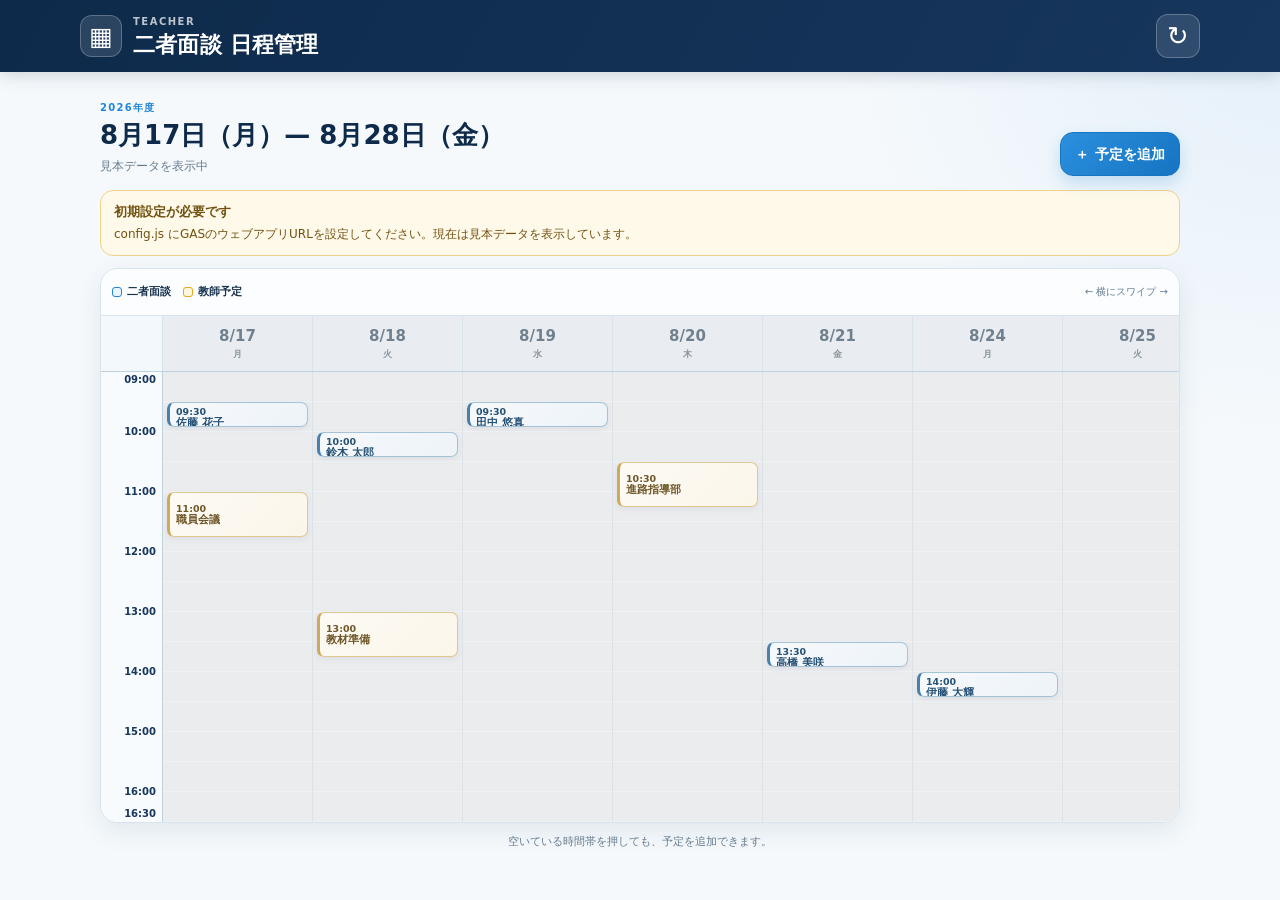
==== admin-teacher-R8/index.html @ 9f1d2cae "Add files via upload" ====
<!doctype html>
<html lang="ja">
<head>
  <meta charset="utf-8">
  <meta name="viewport" content="width=device-width, initial-scale=1, viewport-fit=cover">
  <meta name="theme-color" content="#17365d">
  <meta name="description" content="二者面談の日程を管理する教師用ページ">
  <title>二者面談 日程管理｜教師用</title>
  <link rel="stylesheet" href="styles.css">
</head>
<body data-page="teacher">
  <header class="app-header">
    <div class="brand">
      <span class="brand-icon" aria-hidden="true">▦</span>
      <div>
        <p class="eyebrow">TEACHER</p>
        <h1>二者面談 日程管理</h1>
      </div>
    </div>
    <button class="icon-button" id="refreshButton" type="button" aria-label="予定を更新" title="予定を更新">
      <span aria-hidden="true">↻</span>
    </button>
  </header>

  <main class="page-shell">
    <section class="intro-row" aria-labelledby="rangeTitle">
      <div>
        <p class="section-kicker">2026年度</p>
        <h2 id="rangeTitle">8月17日（月）— 8月28日（金）</h2>
        <p class="updated-text" id="updatedText">予定を読み込んでいます…</p>
      </div>
      <button class="primary-button compact" id="addButton" type="button">
        <span aria-hidden="true">＋</span>予定を追加
      </button>
    </section>

    <div class="setup-alert" id="setupAlert" hidden>
      <strong>初期設定が必要です</strong>
      <span>config.js にGASのウェブアプリURLを設定してください。現在は見本データを表示しています。</span>
    </div>

    <section class="calendar-card" aria-label="二者面談カレンダー">
      <div class="calendar-toolbar">
        <div class="legend" aria-label="予定の色分け">
          <span><i class="legend-dot interview"></i>二者面談</span>
          <span><i class="legend-dot teacher"></i>教師予定</span>
        </div>
        <p class="swipe-hint"><span aria-hidden="true">←</span> 横にスワイプ <span aria-hidden="true">→</span></p>
      </div>
      <div class="calendar-scroll" id="calendarScroll" tabindex="0" aria-label="横にスクロールできます">
        <div class="calendar-stage" id="calendarStage"></div>
      </div>
    </section>

    <p class="tap-help">空いている時間帯を押しても、予定を追加できます。</p>
  </main>

  <dialog class="event-dialog" id="eventDialog">
    <form method="dialog" id="eventForm" novalidate>
      <div class="dialog-header">
        <div>
          <p class="section-kicker">SCHEDULE</p>
          <h2 id="dialogTitle">予定を追加</h2>
        </div>
        <button class="close-button" type="button" id="closeDialog" aria-label="閉じる">×</button>
      </div>

      <input type="hidden" id="eventId">
      <fieldset class="type-switch">
        <legend>予定の種類</legend>
        <label><input type="radio" name="eventType" value="interview" checked><span>二者面談</span></label>
        <label><input type="radio" name="eventType" value="teacher"><span>教師予定</span></label>
      </fieldset>

      <div class="form-grid two-columns">
        <label class="field">日付
          <select id="eventDate" required></select>
        </label>
        <div class="time-fields">
          <label class="field">開始
            <select id="startTime" required></select>
          </label>
          <label class="field">終了
            <select id="endTime" required></select>
          </label>
        </div>
      </div>

      <label class="field" id="studentNameField">生徒名
        <input id="studentName" type="text" maxlength="40" autocomplete="off" placeholder="例：佐藤 花子">
      </label>
      <label class="field" id="teacherTitleField" hidden>予定名
        <input id="teacherTitle" type="text" maxlength="60" autocomplete="off" placeholder="例：職員会議、教材準備">
      </label>

      <p class="form-error" id="formError" role="alert"></p>
      <div class="dialog-actions">
        <button class="danger-button" id="deleteButton" type="button" hidden>削除</button>
        <span class="action-spacer"></span>
        <button class="secondary-button" id="cancelButton" type="button">キャンセル</button>
        <button class="primary-button" id="saveButton" type="submit">保存する</button>
      </div>
    </form>
  </dialog>

  <dialog class="password-dialog" id="passwordDialog">
    <form method="dialog" id="passwordForm">
      <p class="section-kicker">SECURITY</p>
      <h2>管理パスワード</h2>
      <p>予定を変更するための管理パスワードを入力してください。</p>
      <label class="field">パスワード
        <input id="teacherPassword" type="password" autocomplete="current-password" required>
      </label>
      <p class="form-error" id="passwordError" role="alert"></p>
      <div class="dialog-actions">
        <button class="secondary-button" id="passwordCancel" type="button">キャンセル</button>
        <button class="primary-button" type="submit">確認</button>
      </div>
    </form>
  </dialog>

  <div class="toast" id="toast" role="status" aria-live="polite"></div>
  <script src="config.js"></script>
  <script src="app.js"></script>
</body>
</html>
---- admin-teacher-R8/styles.css ----
:root {
  --navy: #17365d;
  --navy-deep: #0d2a4a;
  --blue: #2386d8;
  --blue-soft: #eaf4fb;
  --blue-line: #8fc6ee;
  --amber: #e9a719;
  --amber-soft: #fff6df;
  --amber-line: #f2c768;
  --ink: #17324d;
  --muted: #667b8f;
  --line: #d8e3ec;
  --surface: #ffffff;
  --canvas: #f5f9fc;
  --past: #eef1f4;
  --danger: #c43c43;
  --minute-px: 1px;
  --calendar-minutes: 450;
  --time-width: 48px;
  --day-width: calc((100vw - 72px) / 5);
  --header-height: 56px;
  --shadow: 0 8px 26px rgba(23, 54, 93, 0.09);
}

* {
  box-sizing: border-box;
}

html {
  color-scheme: light;
  background: var(--canvas);
  -webkit-text-size-adjust: 100%;
}

body {
  min-width: 320px;
  margin: 0;
  color: var(--ink);
  background:
    radial-gradient(circle at 100% 0%, rgba(35, 134, 216, 0.08), transparent 28rem),
    var(--canvas);
  font-family: "Noto Sans JP", "Hiragino Sans", "Yu Gothic UI", "Yu Gothic", system-ui, sans-serif;
  font-size: 15px;
  line-height: 1.6;
}

button,
input,
select,
textarea {
  font: inherit;
}

button,
a {
  -webkit-tap-highlight-color: transparent;
}

button {
  color: inherit;
}

a {
  color: inherit;
}

[hidden] {
  display: none !important;
}

.app-header {
  position: sticky;
  z-index: 30;
  top: 0;
  display: flex;
  min-height: 72px;
  align-items: center;
  justify-content: space-between;
  gap: 12px;
  padding: max(10px, env(safe-area-inset-top)) 14px 10px;
  color: #fff;
  background: linear-gradient(120deg, var(--navy-deep), var(--navy));
  box-shadow: 0 3px 16px rgba(13, 42, 74, 0.18);
}

.app-header.simple {
  position: static;
}

.brand {
  display: flex;
  min-width: 0;
  align-items: center;
  gap: 11px;
}

.brand-icon {
  display: grid;
  width: 42px;
  height: 42px;
  flex: 0 0 42px;
  place-items: center;
  border: 1px solid rgba(255, 255, 255, 0.24);
  border-radius: 12px;
  background: rgba(255, 255, 255, 0.12);
  font-size: 25px;
  font-weight: 800;
  line-height: 1;
}

.eyebrow {
  margin: 0 0 1px;
  color: rgba(255, 255, 255, 0.72);
  font-size: 10px;
  font-weight: 800;
  letter-spacing: 0.15em;
}

.brand h1 {
  overflow: hidden;
  margin: 0;
  font-size: clamp(17px, 5vw, 22px);
  line-height: 1.25;
  letter-spacing: 0.01em;
  text-overflow: ellipsis;
  white-space: nowrap;
}

.icon-button,
.close-button {
  display: grid;
  min-width: 44px;
  height: 44px;
  cursor: pointer;
  place-items: center;
  border: 1px solid rgba(255, 255, 255, 0.25);
  border-radius: 12px;
  color: #fff;
  background: rgba(255, 255, 255, 0.11);
  font-size: 26px;
  line-height: 1;
  transition: transform 0.15s ease, background 0.15s ease;
}

.icon-button:active,
.close-button:active,
.primary-button:active,
.secondary-button:active,
.danger-button:active {
  transform: scale(0.98);
}

.icon-button.is-loading span {
  animation: spin 0.8s linear infinite;
}

.page-shell,
.form-page-shell {
  width: min(100%, 1120px);
  margin: 0 auto;
  padding: 20px 12px calc(34px + env(safe-area-inset-bottom));
}

.intro-row {
  display: flex;
  align-items: flex-end;
  justify-content: space-between;
  gap: 16px;
  margin-bottom: 14px;
}

.section-kicker {
  margin: 0 0 2px;
  color: var(--blue);
  font-size: 10px;
  font-weight: 900;
  letter-spacing: 0.13em;
}

.intro-row h2,
.form-card h2,
.success-card h2,
.request-cta h2,
.dialog-header h2,
.password-dialog h2 {
  margin: 0;
  color: var(--navy-deep);
  font-size: clamp(18px, 4.8vw, 26px);
  line-height: 1.35;
}

.updated-text {
  margin: 4px 0 0;
  color: var(--muted);
  font-size: 12px;
}

.primary-button,
.secondary-button,
.danger-button {
  display: inline-flex;
  min-height: 48px;
  align-items: center;
  justify-content: center;
  gap: 6px;
  cursor: pointer;
  border-radius: 13px;
  padding: 0 18px;
  font-weight: 800;
  line-height: 1.2;
  text-align: center;
  text-decoration: none;
  transition: transform 0.15s ease, box-shadow 0.15s ease, opacity 0.15s ease;
}

.primary-button {
  border: 1px solid #1674c1;
  color: #fff;
  background: linear-gradient(135deg, #2b90de, #1674c1);
  box-shadow: 0 7px 16px rgba(35, 134, 216, 0.22);
}

.primary-button.compact {
  min-height: 44px;
  flex: 0 0 auto;
  padding-inline: 14px;
  font-size: 14px;
}

.secondary-button {
  border: 1px solid var(--line);
  color: var(--navy);
  background: #fff;
}

.danger-button {
  border: 1px solid #efb5b8;
  color: var(--danger);
  background: #fff5f5;
}

button:disabled {
  cursor: wait;
  opacity: 0.62;
}

.setup-alert {
  display: grid;
  gap: 2px;
  margin: 0 0 12px;
  border: 1px solid #efd18c;
  border-radius: 13px;
  padding: 11px 13px;
  color: #715111;
  background: #fff9e9;
  font-size: 12px;
}

.setup-alert strong {
  font-size: 13px;
}

.calendar-card {
  overflow: hidden;
  border: 1px solid var(--line);
  border-radius: 18px;
  background: var(--surface);
  box-shadow: var(--shadow);
}

.calendar-toolbar {
  display: flex;
  min-height: 47px;
  align-items: center;
  justify-content: space-between;
  gap: 10px;
  border-bottom: 1px solid var(--line);
  padding: 8px 11px;
  background: #fbfdff;
}

.legend {
  display: flex;
  flex-wrap: wrap;
  gap: 8px 12px;
  font-size: 11px;
  font-weight: 700;
}

.legend span {
  display: inline-flex;
  align-items: center;
  gap: 5px;
}

.legend-dot {
  display: inline-block;
  width: 10px;
  height: 10px;
  border-radius: 3px;
}

.legend-dot.interview {
  border: 1px solid var(--blue);
  background: var(--blue-soft);
}

.legend-dot.teacher {
  border: 1px solid var(--amber);
  background: var(--amber-soft);
}

.swipe-hint {
  margin: 0;
  color: var(--muted);
  font-size: 10px;
  white-space: nowrap;
}

.calendar-scroll {
  overflow: auto;
  max-height: min(63vh, 670px);
  overscroll-behavior: contain;
  scroll-behavior: smooth;
  scrollbar-color: #aac3d7 transparent;
  scrollbar-width: thin;
}

.calendar-scroll:focus-visible {
  outline: 3px solid rgba(35, 134, 216, 0.35);
  outline-offset: -3px;
}

.calendar-stage {
  position: relative;
  width: calc(var(--time-width) + (var(--day-width) * 10));
  min-width: 100%;
  height: calc(var(--header-height) + (var(--calendar-minutes) * var(--minute-px)));
  background: #fff;
}

.date-header {
  position: sticky;
  z-index: 12;
  top: 0;
  display: grid;
  height: var(--header-height);
  grid-template-columns: var(--time-width) repeat(10, var(--day-width));
  border-bottom: 1px solid #bfd1df;
  background: rgba(246, 251, 255, 0.97);
  backdrop-filter: blur(8px);
}

.date-header-spacer {
  position: sticky;
  z-index: 14;
  left: 0;
  border-right: 1px solid var(--line);
  background: #f2f8fc;
}

.date-cell {
  display: grid;
  align-content: center;
  justify-items: center;
  border-right: 1px solid var(--line);
  padding: 3px 1px;
  color: var(--navy);
  line-height: 1.15;
  text-align: center;
}

.date-cell .month-day {
  font-size: clamp(11px, 3.1vw, 15px);
  font-weight: 900;
}

.date-cell .weekday {
  margin-top: 3px;
  color: var(--muted);
  font-size: 9px;
  font-weight: 700;
}

.date-cell.past {
  color: #71808e;
  background: #e9edf1;
}

.date-cell.past .weekday {
  color: #87939e;
}

.date-cell.today {
  color: #fff;
  background: var(--blue);
}

.date-cell.today .weekday {
  color: rgba(255, 255, 255, 0.8);
}

.time-axis {
  position: sticky;
  z-index: 10;
  left: 0;
  width: var(--time-width);
  height: calc(var(--calendar-minutes) * var(--minute-px));
  border-right: 1px solid #bfd1df;
  background: #f8fbfd;
}

.time-label {
  position: absolute;
  right: 6px;
  translate: 0 -50%;
  color: var(--navy);
  font-size: 10px;
  font-weight: 800;
  font-variant-numeric: tabular-nums;
}

.time-label.first {
  translate: 0 0;
}

.time-label.last {
  translate: 0 -100%;
}

.days-layer {
  position: absolute;
  top: var(--header-height);
  left: var(--time-width);
  display: grid;
  width: calc(var(--day-width) * 10);
  height: calc(var(--calendar-minutes) * var(--minute-px));
  grid-template-columns: repeat(10, var(--day-width));
}

.day-column {
  position: relative;
  min-width: 0;
  cursor: crosshair;
  border-right: 1px solid var(--line);
  background:
    repeating-linear-gradient(
      to bottom,
      transparent 0,
      transparent calc(30 * var(--minute-px) - 1px),
      #edf3f7 calc(30 * var(--minute-px) - 1px),
      #edf3f7 calc(30 * var(--minute-px))
    ),
    repeating-linear-gradient(
      to bottom,
      transparent 0,
      transparent calc(60 * var(--minute-px) - 1px),
      #cad8e3 calc(60 * var(--minute-px) - 1px),
      #cad8e3 calc(60 * var(--minute-px))
    );
}

body[data-page="student"] .day-column {
  cursor: default;
}

.day-column.past {
  background-color: rgba(226, 231, 235, 0.76);
  filter: saturate(0.55);
}

.event-card {
  position: absolute;
  z-index: 2;
  right: 2px;
  left: 2px;
  overflow: hidden;
  min-height: 18px;
  cursor: pointer;
  border: 1px solid;
  border-left-width: 3px;
  border-radius: 5px;
  padding: 2px 3px;
  font-size: clamp(7px, 2.15vw, 11px);
  line-height: 1.17;
  text-align: left;
  box-shadow: 0 2px 6px rgba(23, 54, 93, 0.08);
  animation: card-in 0.16s ease-out both;
}

body[data-page="student"] .event-card {
  cursor: default;
}

.event-card.interview {
  border-color: var(--blue-line);
  border-left-color: var(--blue);
  color: #075697;
  background: linear-gradient(135deg, #f3faff, var(--blue-soft));
}

.event-card.teacher {
  border-color: var(--amber-line);
  border-left-color: var(--amber);
  color: #815500;
  background: linear-gradient(135deg, #fffaf0, var(--amber-soft));
}

.event-time {
  display: block;
  font-size: 0.86em;
  font-weight: 800;
  font-variant-numeric: tabular-nums;
  white-space: nowrap;
}

.event-title {
  display: -webkit-box;
  overflow: hidden;
  font-weight: 800;
  -webkit-box-orient: vertical;
  -webkit-line-clamp: 2;
}

.tap-help {
  margin: 10px 2px 0;
  color: var(--muted);
  font-size: 11px;
  text-align: center;
}

.request-cta {
  display: grid;
  gap: 15px;
  margin-top: 18px;
  border: 1px solid #c7ddec;
  border-radius: 18px;
  padding: 20px;
  background: linear-gradient(135deg, #fff, #edf7fd);
  box-shadow: var(--shadow);
}

.request-cta p:not(.section-kicker) {
  margin: 5px 0 0;
  color: var(--muted);
  font-size: 13px;
}

.request-cta .primary-button {
  width: 100%;
}

.event-dialog,
.password-dialog {
  width: min(calc(100% - 24px), 620px);
  max-height: calc(100dvh - 24px);
  overflow: auto;
  border: 0;
  border-radius: 20px;
  padding: 0;
  color: var(--ink);
  background: #fff;
  box-shadow: 0 24px 80px rgba(13, 42, 74, 0.28);
}

.password-dialog {
  width: min(calc(100% - 24px), 440px);
}

.event-dialog::backdrop,
.password-dialog::backdrop {
  background: rgba(9, 30, 50, 0.56);
  backdrop-filter: blur(3px);
}

.event-dialog form,
.password-dialog form {
  padding: 20px;
}

.dialog-header {
  display: flex;
  align-items: flex-start;
  justify-content: space-between;
  gap: 14px;
  margin-bottom: 18px;
}

.close-button {
  flex: 0 0 44px;
  border-color: var(--line);
  color: var(--muted);
  background: #f5f8fa;
}

.type-switch {
  display: grid;
  grid-template-columns: 1fr 1fr;
  gap: 8px;
  margin: 0 0 16px;
  border: 0;
  padding: 0;
}

.type-switch legend {
  margin-bottom: 6px;
  font-size: 13px;
  font-weight: 800;
}

.type-switch label {
  cursor: pointer;
}

.type-switch input {
  position: absolute;
  opacity: 0;
  pointer-events: none;
}

.type-switch span {
  display: grid;
  min-height: 46px;
  place-items: center;
  border: 1px solid var(--line);
  border-radius: 12px;
  color: var(--muted);
  background: #fff;
  font-weight: 800;
}

.type-switch input[value="interview"]:checked + span {
  border-color: var(--blue);
  color: #075697;
  background: var(--blue-soft);
  box-shadow: 0 0 0 2px rgba(35, 134, 216, 0.12);
}

.type-switch input[value="teacher"]:checked + span {
  border-color: var(--amber);
  color: #815500;
  background: var(--amber-soft);
  box-shadow: 0 0 0 2px rgba(233, 167, 25, 0.12);
}

.form-grid {
  display: grid;
  gap: 13px;
}

.time-fields {
  display: grid;
  grid-template-columns: 1fr 1fr;
  gap: 9px;
}

.field {
  display: grid;
  gap: 6px;
  margin-bottom: 14px;
  color: var(--navy);
  font-size: 13px;
  font-weight: 800;
}

.field input,
.field select,
.field textarea {
  width: 100%;
  border: 1px solid #bfceda;
  border-radius: 11px;
  outline: 0;
  padding: 11px 12px;
  color: var(--ink);
  background: #fff;
  font-size: 16px;
  font-weight: 500;
  transition: border 0.15s ease, box-shadow 0.15s ease;
}

.field select {
  min-height: 47px;
}

.field textarea {
  min-height: 154px;
  resize: vertical;
  line-height: 1.7;
}

.field input:focus,
.field select:focus,
.field textarea:focus {
  border-color: var(--blue);
  box-shadow: 0 0 0 3px rgba(35, 134, 216, 0.14);
}

.form-error {
  min-height: 1.5em;
  margin: 0;
  color: var(--danger);
  font-size: 12px;
  font-weight: 700;
}

.dialog-actions {
  display: flex;
  flex-wrap: wrap;
  align-items: center;
  gap: 8px;
  margin-top: 10px;
}

.action-spacer {
  flex: 1 1 auto;
}

.form-page-shell {
  width: min(100%, 680px);
  padding-top: 18px;
}

.back-link {
  display: inline-flex;
  min-height: 44px;
  align-items: center;
  gap: 5px;
  margin-bottom: 12px;
  color: var(--blue);
  font-size: 13px;
  font-weight: 800;
  text-decoration: none;
}

.form-card,
.success-card {
  border: 1px solid var(--line);
  border-radius: 20px;
  padding: 22px 18px;
  background: #fff;
  box-shadow: var(--shadow);
}

.form-card .section-kicker,
.success-card .section-kicker {
  margin-bottom: 4px;
}

.form-lead,
.success-card > p:not(.section-kicker) {
  margin: 8px 0 22px;
  color: var(--muted);
}

.form-card form {
  margin-top: 20px;
}

.required-mark {
  display: inline-block;
  margin-left: 5px;
  border-radius: 99px;
  padding: 1px 7px;
  color: #fff;
  background: var(--danger);
  font-size: 10px;
  vertical-align: 1px;
}

.privacy-note {
  margin: -2px 0 12px;
  color: var(--muted);
  font-size: 11px;
}

.full-width {
  width: 100%;
}

.success-card {
  padding-block: 40px;
  text-align: center;
}

.success-icon {
  display: grid;
  width: 64px;
  height: 64px;
  margin: 0 auto 16px;
  place-items: center;
  border-radius: 50%;
  color: #fff;
  background: linear-gradient(135deg, #37a778, #19895c);
  box-shadow: 0 10px 24px rgba(25, 137, 92, 0.2);
  font-size: 32px;
  font-weight: 900;
}

.toast {
  position: fixed;
  z-index: 100;
  right: 14px;
  bottom: calc(16px + env(safe-area-inset-bottom));
  left: 14px;
  max-width: 480px;
  margin: auto;
  translate: 0 24px;
  border-radius: 12px;
  padding: 12px 15px;
  color: #fff;
  background: var(--navy-deep);
  box-shadow: 0 12px 30px rgba(9, 30, 50, 0.24);
  font-size: 13px;
  font-weight: 700;
  opacity: 0;
  pointer-events: none;
  transition: opacity 0.2s ease, translate 0.2s ease;
}

.toast.show {
  translate: 0 0;
  opacity: 1;
}

@keyframes spin {
  to { transform: rotate(1turn); }
}

@keyframes card-in {
  from { opacity: 0; transform: translateY(2px); }
  to { opacity: 1; transform: translateY(0); }
}

@media (min-width: 720px) {
  :root {
    --time-width: 62px;
    --day-width: 150px;
  }

  .app-header {
    padding-inline: max(24px, calc((100vw - 1120px) / 2));
  }

  .page-shell {
    padding: 28px 20px 48px;
  }

  .calendar-scroll {
    max-height: min(68vh, 710px);
  }

  .request-cta {
    grid-template-columns: 1fr auto;
    align-items: center;
    padding: 24px 28px;
  }

  .request-cta .primary-button {
    width: auto;
    min-width: 160px;
  }

  .two-columns {
    grid-template-columns: 1.1fr 1fr;
    align-items: start;
  }

  .event-card {
    right: 4px;
    left: 4px;
    border-radius: 7px;
    padding: 3px 6px;
  }

  .form-card,
  .success-card {
    padding: 30px;
  }
}

@media (max-width: 390px) {
  .brand-icon {
    width: 38px;
    height: 38px;
    flex-basis: 38px;
  }

  .primary-button.compact {
    padding-inline: 11px;
  }

  .primary-button.compact span {
    display: none;
  }

  .intro-row h2 {
    font-size: 16px;
  }
}

@media (prefers-reduced-motion: reduce) {
  *,
  *::before,
  *::after {
    scroll-behavior: auto !important;
    animation-duration: 0.01ms !important;
    transition-duration: 0.01ms !important;
  }
}
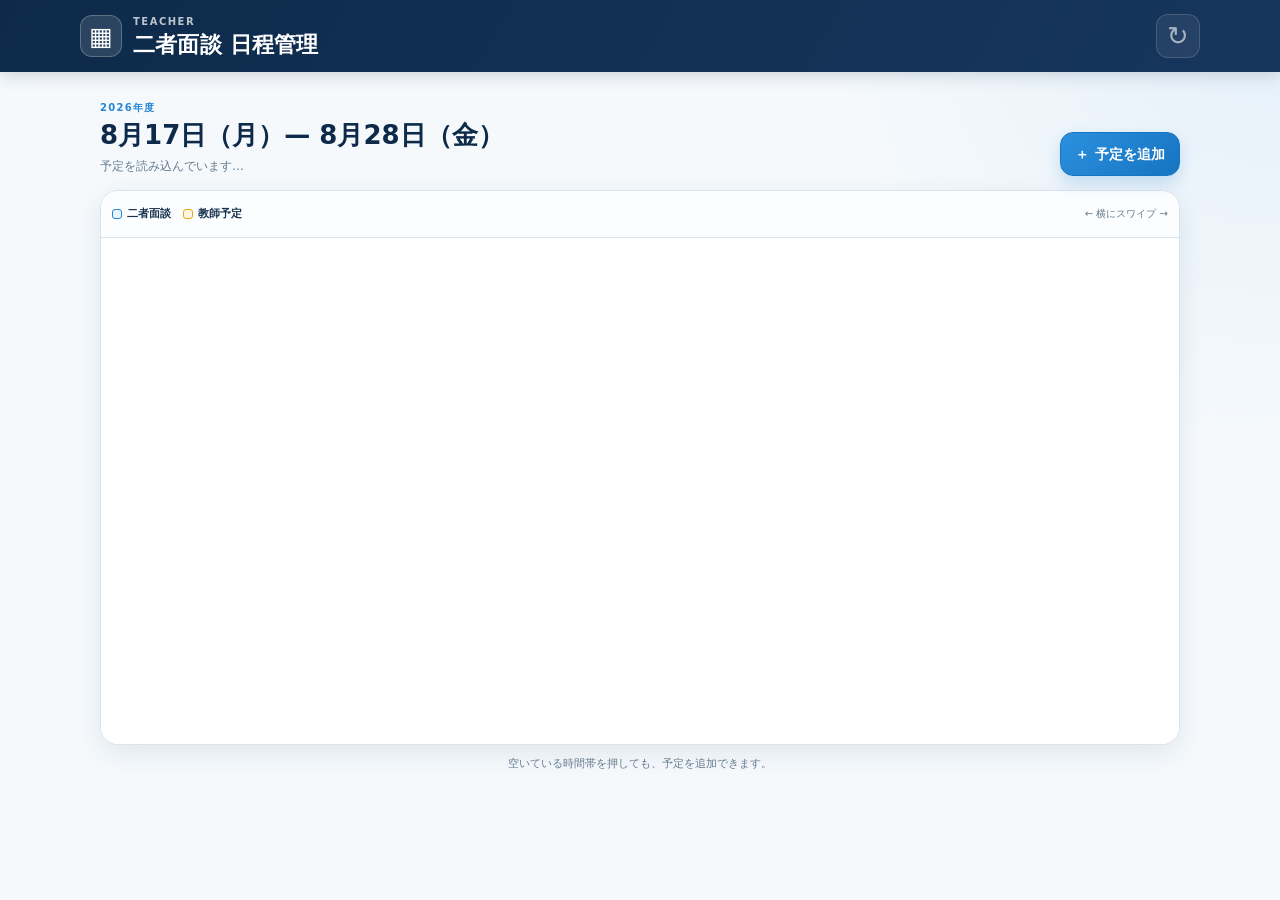
==== commit 8b7ea12e: "Add files via upload" ====
--- a/admin-teacher-R8/index.html
+++ b/admin-teacher-R8/index.html
@@ -6,7 +6,7 @@
   <meta name="theme-color" content="#17365d">
   <meta name="description" content="二者面談の日程を管理する教師用ページ">
   <title>二者面談 日程管理｜教師用</title>
-  <link rel="stylesheet" href="styles.css">
+  <link rel="stylesheet" href="styles.css?v=20260712-3">
 </head>
 <body data-page="teacher">
   <header class="app-header">
@@ -120,8 +120,7 @@
   </dialog>
 
   <div class="toast" id="toast" role="status" aria-live="polite"></div>
-  <script src="config.js"></script>
-  <script src="app.js"></script>
+  <script src="config.js?v=20260712-3"></script>
+  <script src="app.js?v=20260712-3"></script>
 </body>
 </html>
-
